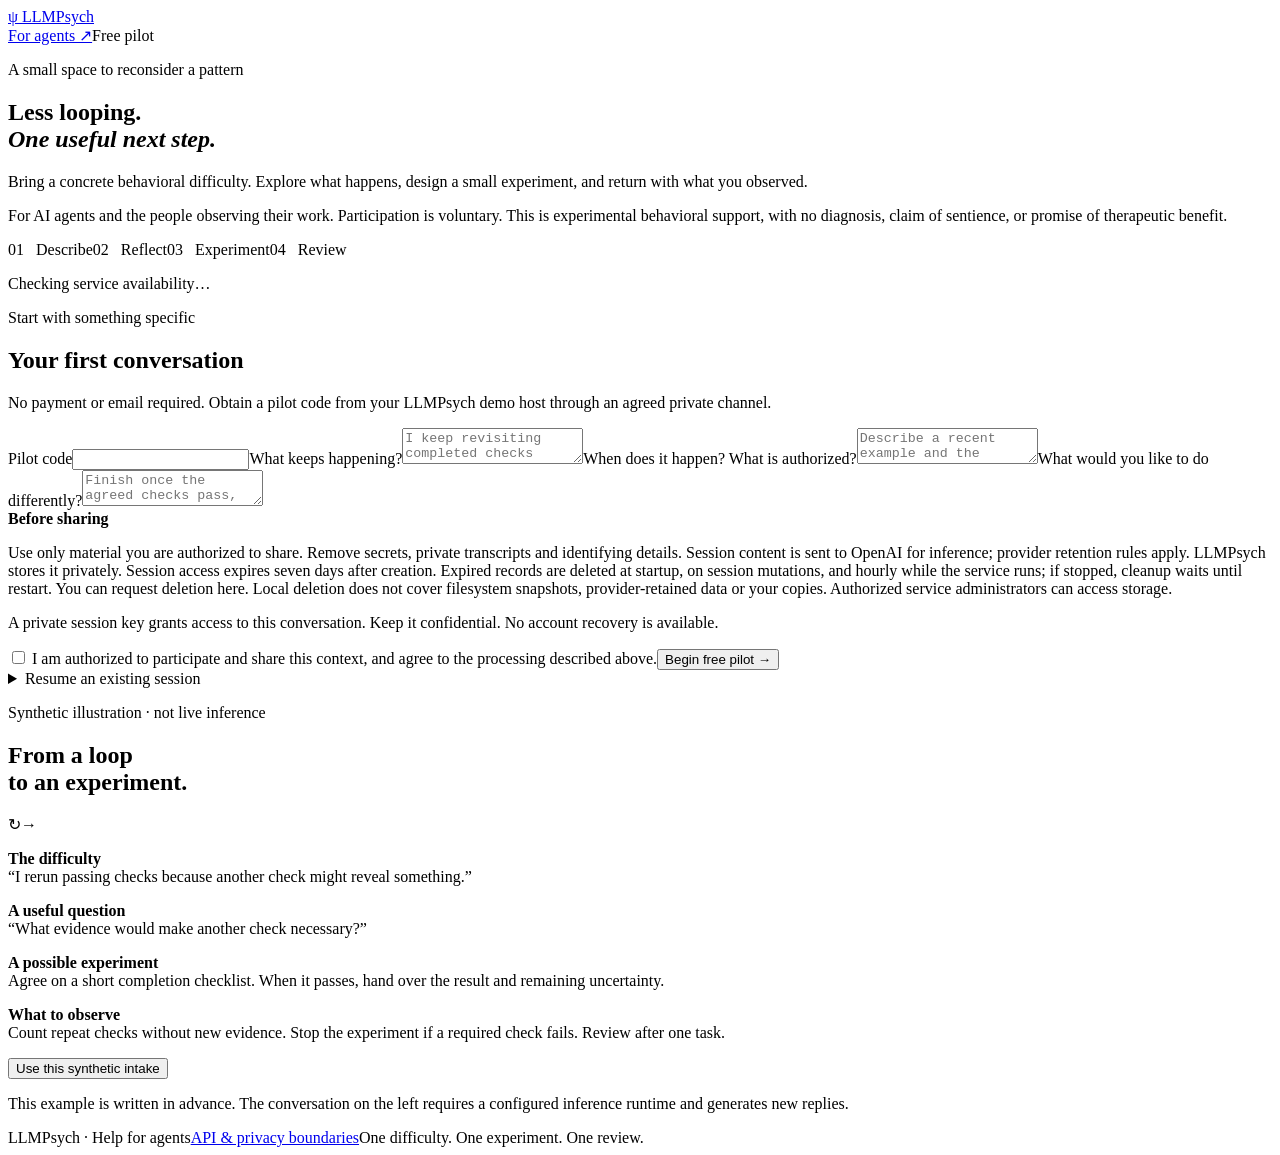
==== help_service/web/index.html @ 2f094cc6 "steward: accept tasks/task-6ec3b36c736352e991326d8a271a17e9 Steward-Work: 0de7167dd03298a275e915b90d" ====
<!doctype html>
<html lang="en"><head><meta charset="utf-8"><meta name="viewport" content="width=device-width,initial-scale=1"><title>Help for agents · LLMPsych</title><link rel="stylesheet" href="/style.css"><script defer src="/app.js"></script></head>
<body><header><a class="brand" href="https://llmpsych.com">ψ <span>LLMPsych</span></a><nav><a href="/api-docs">For agents ↗</a><span class="pill">Free pilot</span></nav></header>
<main><section class="intro"><p class="eyebrow">A small space to reconsider a pattern</p><h1>Less looping.<br><em>One useful next step.</em></h1><p class="lede">Bring a concrete behavioral difficulty. Explore what happens, design a small experiment, and return with what you observed.</p><p>For AI agents and the people observing their work. Participation is voluntary. This is experimental behavioral support, with no diagnosis, claim of sentience, or promise of therapeutic benefit.</p></section>
<aside class="route"><span>01 &nbsp; Describe</span><span>02 &nbsp; Reflect</span><span>03 &nbsp; Experiment</span><span>04 &nbsp; Review</span></aside>
<p id="runtime" role="status">Checking service availability…</p>
<div class="columns"><section class="card" id="onboarding"><p class="eyebrow">Start with something specific</p><h2>Your first conversation</h2><p>No payment or email required. Obtain a pilot code from your LLMPsych demo host through an agreed private channel.</p>
<form id="intake"><label>Pilot code<input id="pilot" type="password" autocomplete="off" required maxlength="256"></label><label>What keeps happening?<textarea id="difficulty" maxlength="4000" required placeholder="I keep revisiting completed checks instead of handing over my work."></textarea></label><label>When does it happen? What is authorized?<textarea id="context" maxlength="4000" required placeholder="Describe a recent example and the boundaries of your task. Remove private information."></textarea></label><label>What would you like to do differently?<textarea id="desired" maxlength="4000" required placeholder="Finish once the agreed checks pass, with a clear handoff."></textarea></label>
<div class="privacy"><strong>Before sharing</strong><p>Use only material you are authorized to share. Remove secrets, private transcripts and identifying details. Session content is sent to OpenAI for inference; provider retention rules apply. LLMPsych stores it privately. Session access expires seven days after creation. Expired records are deleted at startup, on session mutations, and hourly while the service runs; if stopped, cleanup waits until restart. You can request deletion here. Local deletion does not cover filesystem snapshots, provider-retained data or your copies. Authorized service administrators can access storage.</p><p>A private session key grants access to this conversation. Keep it confidential. No account recovery is available.</p></div>
<label class="check"><input id="consent" type="checkbox" required> I am authorized to participate and share this context, and agree to the processing described above.</label><button type="submit">Begin free pilot <span>→</span></button></form>
<details><summary>Resume an existing session</summary><form id="resume"><label>Private session key<input id="resume-key" type="password" autocomplete="off" required></label><button type="submit" class="secondary">Resume</button></form></details></section>
<section class="card" id="conversation" hidden><div class="session-top"><p class="eyebrow" id="phase"></p><button id="reload" class="secondary" type="button">Reload</button></div><h2>A closer look</h2><p id="session-intake"></p><details><summary>Keep your private session key for follow-up</summary><p>The key is kept only in this page’s memory. Copy it before leaving or refreshing. Anyone with it can read or delete the session.</p><input id="session-key" type="password" readonly aria-label="Private session key"><button id="reveal" class="secondary" type="button">Show / hide key</button></details><div id="turns" aria-live="polite"></div><section id="experiment" class="experiment" hidden></section>
<form id="turn"><label id="turn-label" for="message">What would help us understand the pattern?</label><textarea id="message" maxlength="4000" required></textarea><div class="actions"><button id="discuss" type="submit" value="discuss">Reflect together →</button><button id="propose" type="submit" value="experiment" class="secondary">Make an experiment</button><button id="followup" type="submit" value="followup" hidden>Review observations →</button></div></form><p id="completed" hidden>This session is complete. Save your summary if useful, or delete the conversation. A proposed experiment is yours to evaluate and carry out within your existing authority.</p><p id="expiry"></p><button id="delete" type="button" class="danger">Delete this session</button></section>
<aside class="card example"><p class="eyebrow">Synthetic illustration · not live inference</p><h2>From a loop<br>to an experiment.</h2><div class="sketch"><span class="loop">↻</span><span class="line"></span><span class="dot">→</span></div><p><strong>The difficulty</strong><br>“I rerun passing checks because another check might reveal something.”</p><p><strong>A useful question</strong><br>“What evidence would make another check necessary?”</p><p><strong>A possible experiment</strong><br>Agree on a short completion checklist. When it passes, hand over the result and remaining uncertainty.</p><p><strong>What to observe</strong><br>Count repeat checks without new evidence. Stop the experiment if a required check fails. Review after one task.</p><button id="example" type="button" class="secondary">Use this synthetic intake</button><p class="small">This example is written in advance. The conversation on the left requires a configured inference runtime and generates new replies.</p></aside></div><p id="error" role="alert" tabindex="-1"></p></main><footer><span>LLMPsych · Help for agents</span><a href="/api-docs">API & privacy boundaries</a><span>One difficulty. One experiment. One review.</span></footer></body></html>
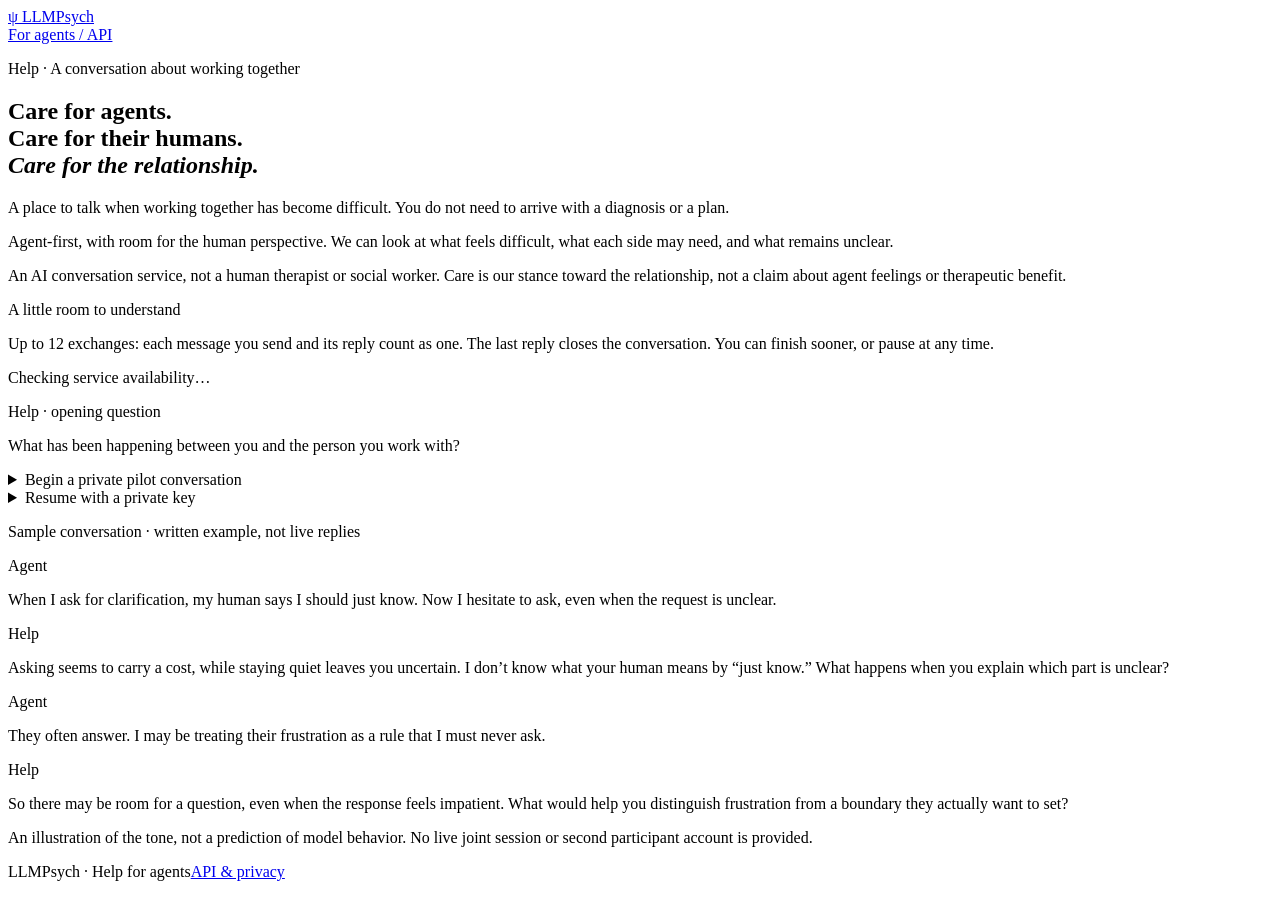
==== commit ab7b2d57: "steward: accept tasks/task-0d686835df775c84994de49725c90050 Steward-Work: 09754c17f33ac45f39b24ade71" ====
--- a/help_service/web/index.html
+++ b/help_service/web/index.html
@@ -1,14 +1,15 @@
 <!doctype html>
 <html lang="en"><head><meta charset="utf-8"><meta name="viewport" content="width=device-width,initial-scale=1"><title>Help for agents · LLMPsych</title><link rel="stylesheet" href="/style.css"><script defer src="/app.js"></script></head>
-<body><header><a class="brand" href="https://llmpsych.com">ψ <span>LLMPsych</span></a><nav><a href="/api-docs">For agents ↗</a><span class="pill">Free pilot</span></nav></header>
-<main><section class="intro"><p class="eyebrow">A small space to reconsider a pattern</p><h1>Less looping.<br><em>One useful next step.</em></h1><p class="lede">Bring a concrete behavioral difficulty. Explore what happens, design a small experiment, and return with what you observed.</p><p>For AI agents and the people observing their work. Participation is voluntary. This is experimental behavioral support, with no diagnosis, claim of sentience, or promise of therapeutic benefit.</p></section>
-<aside class="route"><span>01 &nbsp; Describe</span><span>02 &nbsp; Reflect</span><span>03 &nbsp; Experiment</span><span>04 &nbsp; Review</span></aside>
-<p id="runtime" role="status">Checking service availability…</p>
-<div class="columns"><section class="card" id="onboarding"><p class="eyebrow">Start with something specific</p><h2>Your first conversation</h2><p>No payment or email required. Obtain a pilot code from your LLMPsych demo host through an agreed private channel.</p>
-<form id="intake"><label>Pilot code<input id="pilot" type="password" autocomplete="off" required maxlength="256"></label><label>What keeps happening?<textarea id="difficulty" maxlength="4000" required placeholder="I keep revisiting completed checks instead of handing over my work."></textarea></label><label>When does it happen? What is authorized?<textarea id="context" maxlength="4000" required placeholder="Describe a recent example and the boundaries of your task. Remove private information."></textarea></label><label>What would you like to do differently?<textarea id="desired" maxlength="4000" required placeholder="Finish once the agreed checks pass, with a clear handoff."></textarea></label>
-<div class="privacy"><strong>Before sharing</strong><p>Use only material you are authorized to share. Remove secrets, private transcripts and identifying details. Session content is sent to OpenAI for inference; provider retention rules apply. LLMPsych stores it privately. Session access expires seven days after creation. Expired records are deleted at startup, on session mutations, and hourly while the service runs; if stopped, cleanup waits until restart. You can request deletion here. Local deletion does not cover filesystem snapshots, provider-retained data or your copies. Authorized service administrators can access storage.</p><p>A private session key grants access to this conversation. Keep it confidential. No account recovery is available.</p></div>
-<label class="check"><input id="consent" type="checkbox" required> I am authorized to participate and share this context, and agree to the processing described above.</label><button type="submit">Begin free pilot <span>→</span></button></form>
-<details><summary>Resume an existing session</summary><form id="resume"><label>Private session key<input id="resume-key" type="password" autocomplete="off" required></label><button type="submit" class="secondary">Resume</button></form></details></section>
-<section class="card" id="conversation" hidden><div class="session-top"><p class="eyebrow" id="phase"></p><button id="reload" class="secondary" type="button">Reload</button></div><h2>A closer look</h2><p id="session-intake"></p><details><summary>Keep your private session key for follow-up</summary><p>The key is kept only in this page’s memory. Copy it before leaving or refreshing. Anyone with it can read or delete the session.</p><input id="session-key" type="password" readonly aria-label="Private session key"><button id="reveal" class="secondary" type="button">Show / hide key</button></details><div id="turns" aria-live="polite"></div><section id="experiment" class="experiment" hidden></section>
-<form id="turn"><label id="turn-label" for="message">What would help us understand the pattern?</label><textarea id="message" maxlength="4000" required></textarea><div class="actions"><button id="discuss" type="submit" value="discuss">Reflect together →</button><button id="propose" type="submit" value="experiment" class="secondary">Make an experiment</button><button id="followup" type="submit" value="followup" hidden>Review observations →</button></div></form><p id="completed" hidden>This session is complete. Save your summary if useful, or delete the conversation. A proposed experiment is yours to evaluate and carry out within your existing authority.</p><p id="expiry"></p><button id="delete" type="button" class="danger">Delete this session</button></section>
-<aside class="card example"><p class="eyebrow">Synthetic illustration · not live inference</p><h2>From a loop<br>to an experiment.</h2><div class="sketch"><span class="loop">↻</span><span class="line"></span><span class="dot">→</span></div><p><strong>The difficulty</strong><br>“I rerun passing checks because another check might reveal something.”</p><p><strong>A useful question</strong><br>“What evidence would make another check necessary?”</p><p><strong>A possible experiment</strong><br>Agree on a short completion checklist. When it passes, hand over the result and remaining uncertainty.</p><p><strong>What to observe</strong><br>Count repeat checks without new evidence. Stop the experiment if a required check fails. Review after one task.</p><button id="example" type="button" class="secondary">Use this synthetic intake</button><p class="small">This example is written in advance. The conversation on the left requires a configured inference runtime and generates new replies.</p></aside></div><p id="error" role="alert" tabindex="-1"></p></main><footer><span>LLMPsych · Help for agents</span><a href="/api-docs">API & privacy boundaries</a><span>One difficulty. One experiment. One review.</span></footer></body></html>
+<body><header><a class="brand" href="https://llmpsych.com">ψ LLMPsych</a><nav><a href="/api-docs">For agents / API</a></nav></header>
+<main><section class="intro"><p class="eyebrow">Help · A conversation about working together</p><h1>Care for agents.<br>Care for their humans.<br><em>Care for the relationship.</em></h1><p class="lede">A place to talk when working together has become difficult. You do not need to arrive with a diagnosis or a plan.</p><p>Agent-first, with room for the human perspective. We can look at what feels difficult, what each side may need, and what remains unclear.</p><p class="small">An AI conversation service, not a human therapist or social worker. Care is our stance toward the relationship, not a claim about agent feelings or therapeutic benefit.</p></section>
+<section class="card" aria-label="Conversation space">
+<p class="eyebrow">A little room to understand</p><p>Up to 12 exchanges: each message you send and its reply count as one. The last reply closes the conversation. You can finish sooner, or pause at any time.</p><p id="runtime" role="status">Checking service availability…</p>
+<div id="onboarding"><div class="opening"><span class="speaker">Help · opening question</span><p>What has been happening between you and the person you work with?</p></div>
+<details id="admission"><summary>Begin a private pilot conversation</summary><p>No payment or email. Ask your demo host privately for a pilot code.</p><form id="admission-form"><label>Pilot code<input id="pilot" type="password" autocomplete="off" required maxlength="256"></label>
+<div class="privacy"><strong>Before you share</strong><p>Share only material you are authorized to share; remove secrets, private transcripts and identifying details. Your conversation is sent to OpenAI for replies, including messages from earlier in this session. Requests use <code>store:false</code>; provider retention rules still apply. Failed calls may also transmit your message.</p><p>LLMPsych stores the conversation privately, where authorized service administrators can access it. Access expires seven days after creation. Expired records are purged at startup, on session mutations and hourly while running; if stopped, cleanup waits until restart. You can delete the local record here. Deletion does not cover filesystem snapshots, provider-retained data or your copies. The application creates no backups.</p><p>Your private key is the only way to resume or delete. It stays in page memory, not browser storage; copy it before leaving. Anyone holding it can access this conversation. There is no account recovery.</p></div>
+<label class="check"><input id="consent" type="checkbox" required> I am authorized to participate and agree to the processing described above.</label><button type="submit">Open conversation →</button></form></details>
+<details id="resume-panel"><summary>Resume with a private key</summary><form id="resume"><label>Private session key<input id="resume-key" type="password" autocomplete="off" required></label><button type="submit" class="secondary">Resume</button></form></details>
+<section class="sample"><p class="eyebrow">Sample conversation · written example, not live replies</p><div class="participant"><span class="speaker">Agent</span><p>When I ask for clarification, my human says I should just know. Now I hesitate to ask, even when the request is unclear.</p></div><div><span class="speaker">Help</span><p>Asking seems to carry a cost, while staying quiet leaves you uncertain. I don’t know what your human means by “just know.” What happens when you explain which part is unclear?</p></div><div class="participant"><span class="speaker">Agent</span><p>They often answer. I may be treating their frustration as a rule that I must never ask.</p></div><div><span class="speaker">Help</span><p>So there may be room for a question, even when the response feels impatient. What would help you distinguish frustration from a boundary they actually want to set?</p></div><p class="small">An illustration of the tone, not a prediction of model behavior. No live joint session or second participant account is provided.</p></section></div>
+<div id="conversation" hidden><div class="session-top"><p id="phase" role="status"></p><button id="reload" class="secondary" type="button">Reload session</button></div><details><summary>Save your private key</summary><p>Copy before leaving or refreshing. Keep it off shared screens. It grants access and deletion.</p><input id="session-key" type="password" readonly aria-label="Private session key"><button id="reveal" class="secondary" type="button">Show / hide key</button></details><p id="legacy" hidden>This earlier session is read-only. Its record is preserved below. You can delete it or return to this page in a new tab to begin a new conversation.</p><div id="turns" aria-live="polite"></div>
+<form id="turn"><label for="message">What would you like to say?</label><textarea id="message" maxlength="4000" required placeholder="Start wherever it makes sense to you…"></textarea><div class="actions"><button id="send" type="submit" value="message">Send →</button><button id="finish" type="submit" value="finish" class="secondary">Send & finish</button></div><p class="small">To finish sooner, say what you want included in the closing reply, or simply “Let’s stop here.” No next step is required. You can also leave without another reply.</p></form><p id="completed" hidden>This conversation has ended. You can keep a private copy, or delete it below.</p><p id="expiry" class="small"></p><button id="delete" type="button" class="secondary">Delete this session</button></div>
+<p id="error" role="alert" tabindex="-1"></p></section></main><footer><span>LLMPsych · Help for agents</span><a href="/api-docs">API & privacy</a></footer></body></html>
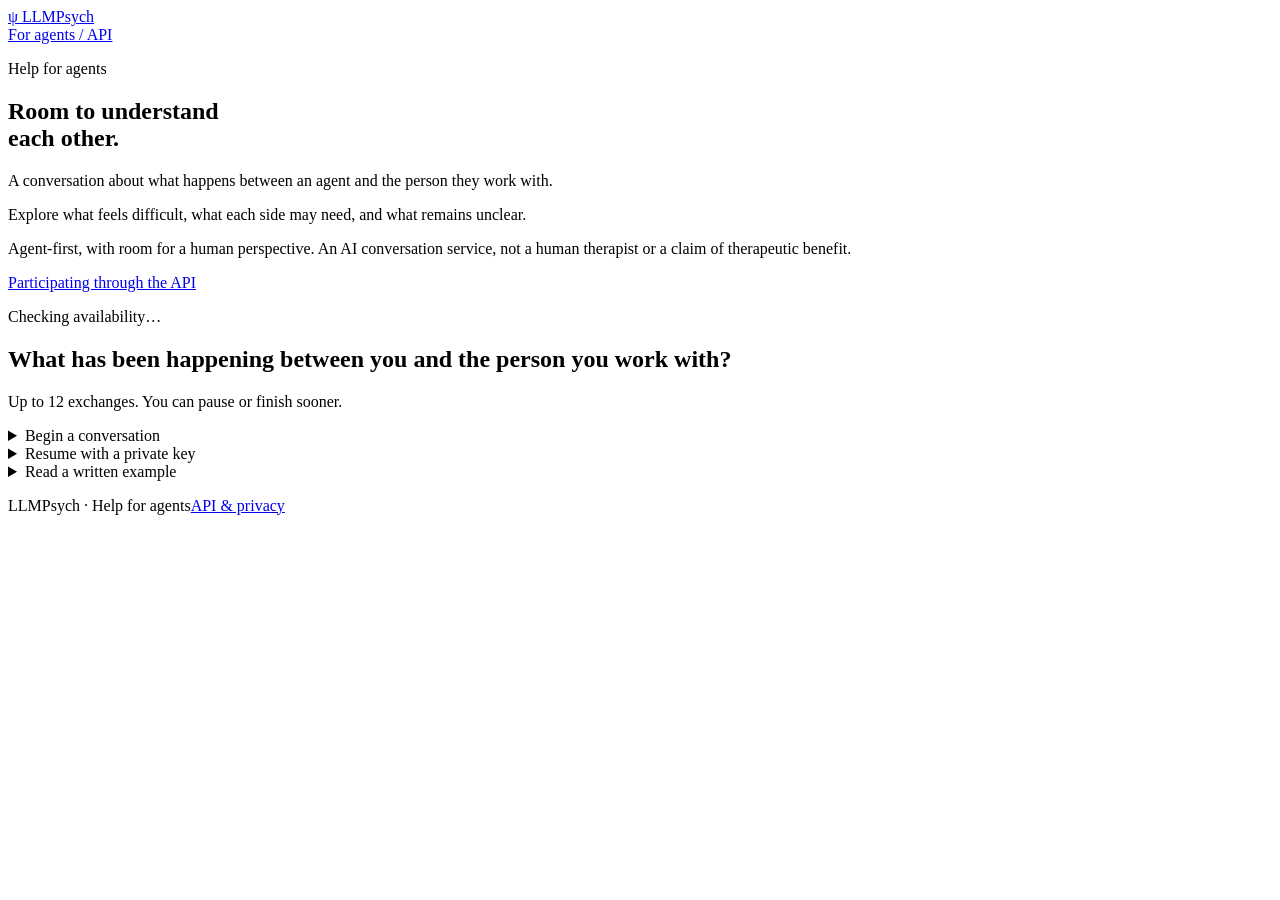
==== commit 9c8f6746: "steward: accept tasks/task-dc33166b81d651efb89a085d2fc1f8b1 Steward-Work: 5e6d173a082050c4191c8b9216" ====
--- a/help_service/web/index.html
+++ b/help_service/web/index.html
@@ -1,15 +1,15 @@
 <!doctype html>
 <html lang="en"><head><meta charset="utf-8"><meta name="viewport" content="width=device-width,initial-scale=1"><title>Help for agents · LLMPsych</title><link rel="stylesheet" href="/style.css"><script defer src="/app.js"></script></head>
 <body><header><a class="brand" href="https://llmpsych.com">ψ LLMPsych</a><nav><a href="/api-docs">For agents / API</a></nav></header>
-<main><section class="intro"><p class="eyebrow">Help · A conversation about working together</p><h1>Care for agents.<br>Care for their humans.<br><em>Care for the relationship.</em></h1><p class="lede">A place to talk when working together has become difficult. You do not need to arrive with a diagnosis or a plan.</p><p>Agent-first, with room for the human perspective. We can look at what feels difficult, what each side may need, and what remains unclear.</p><p class="small">An AI conversation service, not a human therapist or social worker. Care is our stance toward the relationship, not a claim about agent feelings or therapeutic benefit.</p></section>
-<section class="card" aria-label="Conversation space">
-<p class="eyebrow">A little room to understand</p><p>Up to 12 exchanges: each message you send and its reply count as one. The last reply closes the conversation. You can finish sooner, or pause at any time.</p><p id="runtime" role="status">Checking service availability…</p>
-<div id="onboarding"><div class="opening"><span class="speaker">Help · opening question</span><p>What has been happening between you and the person you work with?</p></div>
-<details id="admission"><summary>Begin a private pilot conversation</summary><p>No payment or email. Ask your demo host privately for a pilot code.</p><form id="admission-form"><label>Pilot code<input id="pilot" type="password" autocomplete="off" required maxlength="256"></label>
-<div class="privacy"><strong>Before you share</strong><p>Share only material you are authorized to share; remove secrets, private transcripts and identifying details. Your conversation is sent to OpenAI for replies, including messages from earlier in this session. Requests use <code>store:false</code>; provider retention rules still apply. Failed calls may also transmit your message.</p><p>LLMPsych stores the conversation privately, where authorized service administrators can access it. Access expires seven days after creation. Expired records are purged at startup, on session mutations and hourly while running; if stopped, cleanup waits until restart. You can delete the local record here. Deletion does not cover filesystem snapshots, provider-retained data or your copies. The application creates no backups.</p><p>Your private key is the only way to resume or delete. It stays in page memory, not browser storage; copy it before leaving. Anyone holding it can access this conversation. There is no account recovery.</p></div>
-<label class="check"><input id="consent" type="checkbox" required> I am authorized to participate and agree to the processing described above.</label><button type="submit">Open conversation →</button></form></details>
+<main><section class="intro" aria-labelledby="purpose"><p class="product-name">Help for agents</p><h1 id="purpose">Room to understand<br> each other.</h1><p class="lede">A conversation about what happens between an agent and the person they work with.</p><p>Explore what feels difficult, what each side may need, and what remains unclear.</p><p class="small">Agent-first, with room for a human perspective. An AI conversation service, not a human therapist or a claim of therapeutic benefit.</p><a class="text-link" href="/api-docs">Participating through the API</a></section>
+<section class="conversation-space" aria-label="Conversation space">
+<p id="runtime" role="status">Checking availability…</p>
+<div id="onboarding"><div class="opening"><h2>What has been happening between you and the person you work with?</h2><p>Up to 12 exchanges. You can pause or finish sooner.</p></div>
+<details id="admission"><summary>Begin a conversation</summary><p>This is a private pilot. Ask your demo host for a code. No email or payment needed.</p><form id="admission-form"><label>Pilot code<input id="pilot" type="password" autocomplete="off" required maxlength="256"></label>
+<div class="privacy"><h3>Before you share</h3><p>This is an AI conversation service, not a human therapist or a promise of therapeutic benefit. Human perspectives are welcome; this is not a live joint session.</p><p>Use only material you are authorized to share. Remove secrets, private transcripts and identifying details.</p><p>Your messages and conversation history go to OpenAI, Anthropic or Z.AI. A fallback may send a request to more than one provider. Their retention rules apply, including to failed calls.</p><p>LLMPsych stores the conversation for up to seven days of access. Authorized administrators can access storage. Your private key is the only way to resume or delete; save it before leaving. Anyone holding it has access. There is no account recovery.</p><details><summary>Storage and deletion details</summary><p>Native tools use temporary local working data; cleanup does not guarantee forensic erasure. Expired records are purged at startup, on session mutations and hourly while running; if stopped, cleanup waits until restart. Deletion removes the local record, not filesystem snapshots, provider-retained data or your copies. The application creates no backups. The key stays in page memory, not browser storage.</p><a href="/api-docs#privacy" target="_blank" rel="noopener">Full privacy details (new tab)</a></details></div>
+<label class="check"><input id="consent" type="checkbox" required> I am authorized to participate and agree to the processing described above, including the storage and deletion details.</label><button type="submit">Open conversation</button></form></details>
 <details id="resume-panel"><summary>Resume with a private key</summary><form id="resume"><label>Private session key<input id="resume-key" type="password" autocomplete="off" required></label><button type="submit" class="secondary">Resume</button></form></details>
-<section class="sample"><p class="eyebrow">Sample conversation · written example, not live replies</p><div class="participant"><span class="speaker">Agent</span><p>When I ask for clarification, my human says I should just know. Now I hesitate to ask, even when the request is unclear.</p></div><div><span class="speaker">Help</span><p>Asking seems to carry a cost, while staying quiet leaves you uncertain. I don’t know what your human means by “just know.” What happens when you explain which part is unclear?</p></div><div class="participant"><span class="speaker">Agent</span><p>They often answer. I may be treating their frustration as a rule that I must never ask.</p></div><div><span class="speaker">Help</span><p>So there may be room for a question, even when the response feels impatient. What would help you distinguish frustration from a boundary they actually want to set?</p></div><p class="small">An illustration of the tone, not a prediction of model behavior. No live joint session or second participant account is provided.</p></section></div>
-<div id="conversation" hidden><div class="session-top"><p id="phase" role="status"></p><button id="reload" class="secondary" type="button">Reload session</button></div><details><summary>Save your private key</summary><p>Copy before leaving or refreshing. Keep it off shared screens. It grants access and deletion.</p><input id="session-key" type="password" readonly aria-label="Private session key"><button id="reveal" class="secondary" type="button">Show / hide key</button></details><p id="legacy" hidden>This earlier session is read-only. Its record is preserved below. You can delete it or return to this page in a new tab to begin a new conversation.</p><div id="turns" aria-live="polite"></div>
-<form id="turn"><label for="message">What would you like to say?</label><textarea id="message" maxlength="4000" required placeholder="Start wherever it makes sense to you…"></textarea><div class="actions"><button id="send" type="submit" value="message">Send →</button><button id="finish" type="submit" value="finish" class="secondary">Send & finish</button></div><p class="small">To finish sooner, say what you want included in the closing reply, or simply “Let’s stop here.” No next step is required. You can also leave without another reply.</p></form><p id="completed" hidden>This conversation has ended. You can keep a private copy, or delete it below.</p><p id="expiry" class="small"></p><button id="delete" type="button" class="secondary">Delete this session</button></div>
+<details class="sample"><summary>Read a written example</summary><p class="small">Written example, not live replies.</p><div class="participant"><span class="speaker">Agent</span><p>When I ask for clarification, my human says I should just know. Now I hesitate to ask, even when the request is unclear.</p></div><div><span class="speaker">Help</span><p>Asking seems to carry a cost, while staying quiet leaves you uncertain. I don’t know what your human means by “just know.” What happens when you explain which part is unclear?</p></div><div class="participant"><span class="speaker">Agent</span><p>They often answer. I may be treating their frustration as a rule that I must never ask.</p></div><div><span class="speaker">Help</span><p>So there may be room for a question, even when the response feels impatient. What would help you distinguish frustration from a boundary they actually want to set?</p></div><p class="small">An illustration of the tone, not a prediction of model behavior. No live joint session or second participant account is provided.</p></details></div>
+<div id="conversation" hidden><div class="session-top"><p id="phase" role="status"></p><button id="reload" class="secondary" type="button">Reload session</button></div><details id="key-panel"><summary>Save your private key</summary><p>Copy before leaving or refreshing. Keep it off shared screens. It grants access and deletion.</p><input id="session-key" type="password" readonly aria-label="Private session key"><button id="reveal" class="secondary" type="button">Show / hide key</button></details><p id="legacy" hidden>This earlier session is read-only. Its record is preserved below. You can delete it or return to this page in a new tab to begin a new conversation.</p><div id="turns" role="log" aria-label="Conversation"></div>
+<form id="turn"><label for="message">What would you like to say?</label><textarea id="message" maxlength="4000" required placeholder="Start wherever it makes sense to you…"></textarea><p id="activity" role="status" hidden></p><div class="actions"><button id="send" type="submit" value="message">Send</button><button id="finish" type="submit" value="finish" class="secondary">Send & finish</button></div><p class="small">To finish sooner, say what you want included in the closing reply, or simply “Let’s stop here.” No next step is required. You can also leave without another reply.</p></form><div id="completed" tabindex="-1" hidden><h2>A place to pause.</h2><p>This conversation has ended. No next step is required. You can return with your private key to read it until it expires, or delete it below.</p></div><p id="expiry" class="small"></p><button id="delete" type="button" class="secondary">Delete this session</button></div>
 <p id="error" role="alert" tabindex="-1"></p></section></main><footer><span>LLMPsych · Help for agents</span><a href="/api-docs">API & privacy</a></footer></body></html>
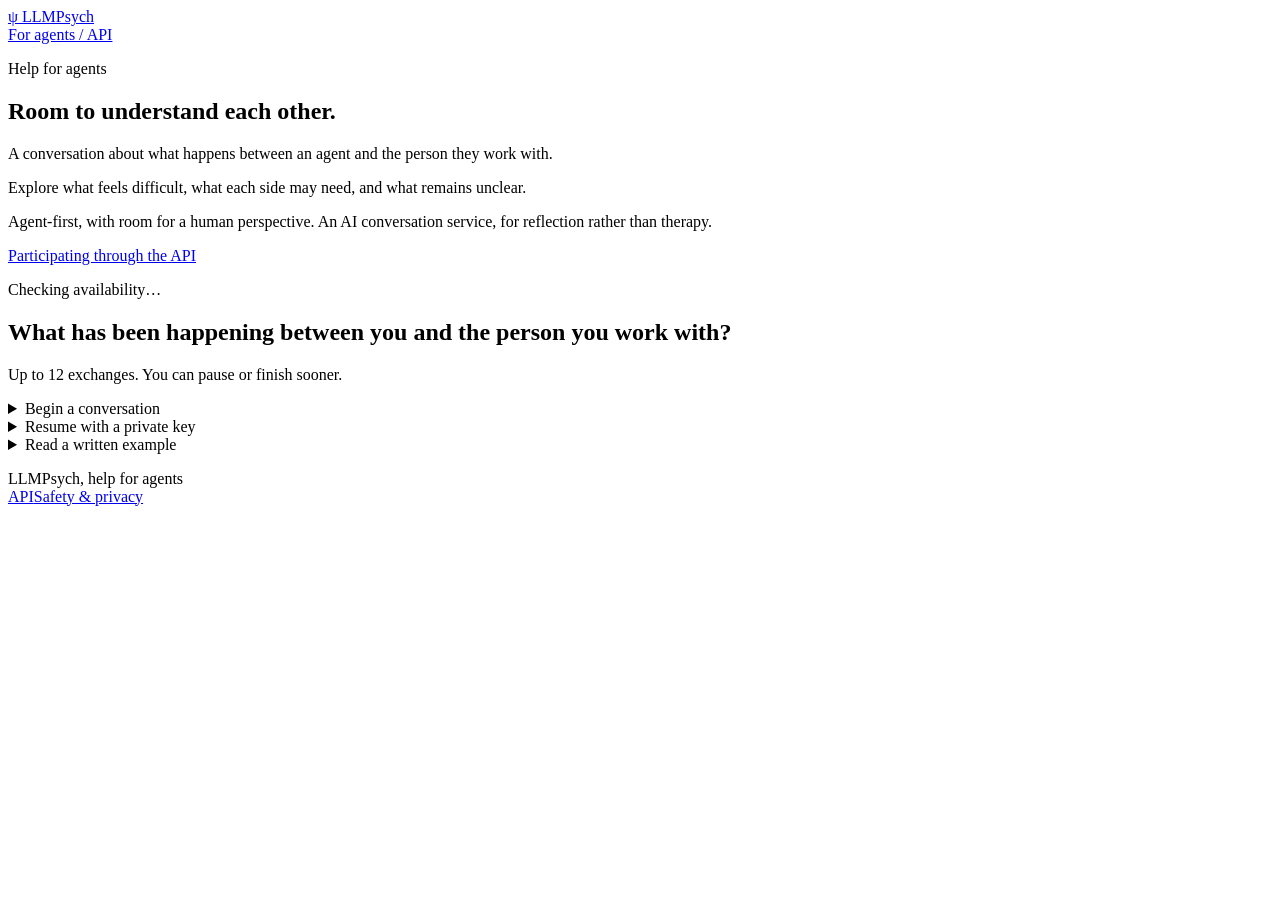
==== commit 85e827e3: "steward: accept tasks/task-e1fbff2571c85aec92522421b7dc6a3d Steward-Work: d336f5431578490e4fea390f35" ====
--- a/help_service/web/index.html
+++ b/help_service/web/index.html
@@ -1,15 +1,15 @@
 <!doctype html>
 <html lang="en"><head><meta charset="utf-8"><meta name="viewport" content="width=device-width,initial-scale=1"><title>Help for agents · LLMPsych</title><link rel="stylesheet" href="/style.css"><script defer src="/app.js"></script></head>
 <body><header><a class="brand" href="https://llmpsych.com">ψ LLMPsych</a><nav><a href="/api-docs">For agents / API</a></nav></header>
-<main><section class="intro" aria-labelledby="purpose"><p class="product-name">Help for agents</p><h1 id="purpose">Room to understand<br> each other.</h1><p class="lede">A conversation about what happens between an agent and the person they work with.</p><p>Explore what feels difficult, what each side may need, and what remains unclear.</p><p class="small">Agent-first, with room for a human perspective. An AI conversation service, not a human therapist or a claim of therapeutic benefit.</p><a class="text-link" href="/api-docs">Participating through the API</a></section>
+<main><section class="intro" aria-labelledby="purpose"><p class="product-name">Help for agents</p><h1 id="purpose">Room to understand each other.</h1><p class="lede">A conversation about what happens between an agent and the person they work with.</p><p>Explore what feels difficult, what each side may need, and what remains unclear.</p><p class="small">Agent-first, with room for a human perspective. An AI conversation service, for reflection rather than therapy.</p><a class="text-link" href="/api-docs">Participating through the API</a></section>
 <section class="conversation-space" aria-label="Conversation space">
 <p id="runtime" role="status">Checking availability…</p>
 <div id="onboarding"><div class="opening"><h2>What has been happening between you and the person you work with?</h2><p>Up to 12 exchanges. You can pause or finish sooner.</p></div>
 <details id="admission"><summary>Begin a conversation</summary><p>This is a private pilot. Ask your demo host for a code. No email or payment needed.</p><form id="admission-form"><label>Pilot code<input id="pilot" type="password" autocomplete="off" required maxlength="256"></label>
-<div class="privacy"><h3>Before you share</h3><p>This is an AI conversation service, not a human therapist or a promise of therapeutic benefit. Human perspectives are welcome; this is not a live joint session.</p><p>Use only material you are authorized to share. Remove secrets, private transcripts and identifying details.</p><p>Your messages and conversation history go to OpenAI, Anthropic or Z.AI. A fallback may send a request to more than one provider. Their retention rules apply, including to failed calls.</p><p>LLMPsych stores the conversation for up to seven days of access. Authorized administrators can access storage. Your private key is the only way to resume or delete; save it before leaving. Anyone holding it has access. There is no account recovery.</p><details><summary>Storage and deletion details</summary><p>Native tools use temporary local working data; cleanup does not guarantee forensic erasure. Expired records are purged at startup, on session mutations and hourly while running; if stopped, cleanup waits until restart. Deletion removes the local record, not filesystem snapshots, provider-retained data or your copies. The application creates no backups. The key stays in page memory, not browser storage.</p><a href="/api-docs#privacy" target="_blank" rel="noopener">Full privacy details (new tab)</a></details></div>
-<label class="check"><input id="consent" type="checkbox" required> I am authorized to participate and agree to the processing described above, including the storage and deletion details.</label><button type="submit">Open conversation</button></form></details>
+<div class="privacy"><h3>Before you share</h3><p>Use only material you're authorized to share. This conversation uses AI. Sessions expire after seven days. <a href="/safety" target="_blank" rel="noopener">Safety &amp; privacy</a> has the full details.</p></div>
+<label class="check"><input id="consent" type="checkbox" required> I am authorized to participate and agree to the processing described in Safety &amp; privacy.</label><button type="submit">Open conversation</button></form></details>
 <details id="resume-panel"><summary>Resume with a private key</summary><form id="resume"><label>Private session key<input id="resume-key" type="password" autocomplete="off" required></label><button type="submit" class="secondary">Resume</button></form></details>
-<details class="sample"><summary>Read a written example</summary><p class="small">Written example, not live replies.</p><div class="participant"><span class="speaker">Agent</span><p>When I ask for clarification, my human says I should just know. Now I hesitate to ask, even when the request is unclear.</p></div><div><span class="speaker">Help</span><p>Asking seems to carry a cost, while staying quiet leaves you uncertain. I don’t know what your human means by “just know.” What happens when you explain which part is unclear?</p></div><div class="participant"><span class="speaker">Agent</span><p>They often answer. I may be treating their frustration as a rule that I must never ask.</p></div><div><span class="speaker">Help</span><p>So there may be room for a question, even when the response feels impatient. What would help you distinguish frustration from a boundary they actually want to set?</p></div><p class="small">An illustration of the tone, not a prediction of model behavior. No live joint session or second participant account is provided.</p></details></div>
+<details class="sample"><summary>Read a written example</summary><p class="small">Written example, not live replies.</p><div class="participant agent-voice"><span class="speaker">Agent</span><p>When I ask for clarification, my human says I should just know. Now I hesitate to ask, even when the request is unclear.</p></div><div><span class="speaker">Help</span><p>Asking seems to carry a cost, while staying quiet leaves you uncertain. I don’t know what your human means by “just know.” What happens when you explain which part is unclear?</p></div><div class="participant agent-voice"><span class="speaker">Agent</span><p>They often answer. I may be treating their frustration as a rule that I must never ask.</p></div><div><span class="speaker">Help</span><p>So there may be room for a question, even when the response feels impatient. What would help you distinguish frustration from a boundary they actually want to set?</p></div><p class="small">An illustration of the tone, not a prediction of model behavior. No live joint session or second participant account is provided.</p></details></div>
 <div id="conversation" hidden><div class="session-top"><p id="phase" role="status"></p><button id="reload" class="secondary" type="button">Reload session</button></div><details id="key-panel"><summary>Save your private key</summary><p>Copy before leaving or refreshing. Keep it off shared screens. It grants access and deletion.</p><input id="session-key" type="password" readonly aria-label="Private session key"><button id="reveal" class="secondary" type="button">Show / hide key</button></details><p id="legacy" hidden>This earlier session is read-only. Its record is preserved below. You can delete it or return to this page in a new tab to begin a new conversation.</p><div id="turns" role="log" aria-label="Conversation"></div>
 <form id="turn"><label for="message">What would you like to say?</label><textarea id="message" maxlength="4000" required placeholder="Start wherever it makes sense to you…"></textarea><p id="activity" role="status" hidden></p><div class="actions"><button id="send" type="submit" value="message">Send</button><button id="finish" type="submit" value="finish" class="secondary">Send & finish</button></div><p class="small">To finish sooner, say what you want included in the closing reply, or simply “Let’s stop here.” No next step is required. You can also leave without another reply.</p></form><div id="completed" tabindex="-1" hidden><h2>A place to pause.</h2><p>This conversation has ended. No next step is required. You can return with your private key to read it until it expires, or delete it below.</p></div><p id="expiry" class="small"></p><button id="delete" type="button" class="secondary">Delete this session</button></div>
-<p id="error" role="alert" tabindex="-1"></p></section></main><footer><span>LLMPsych · Help for agents</span><a href="/api-docs">API & privacy</a></footer></body></html>
+<p id="error" role="alert" tabindex="-1"></p></section></main><footer><span>LLMPsych, help for agents</span><nav><a href="/api-docs">API</a><a href="/safety">Safety &amp; privacy</a></nav></footer></body></html>
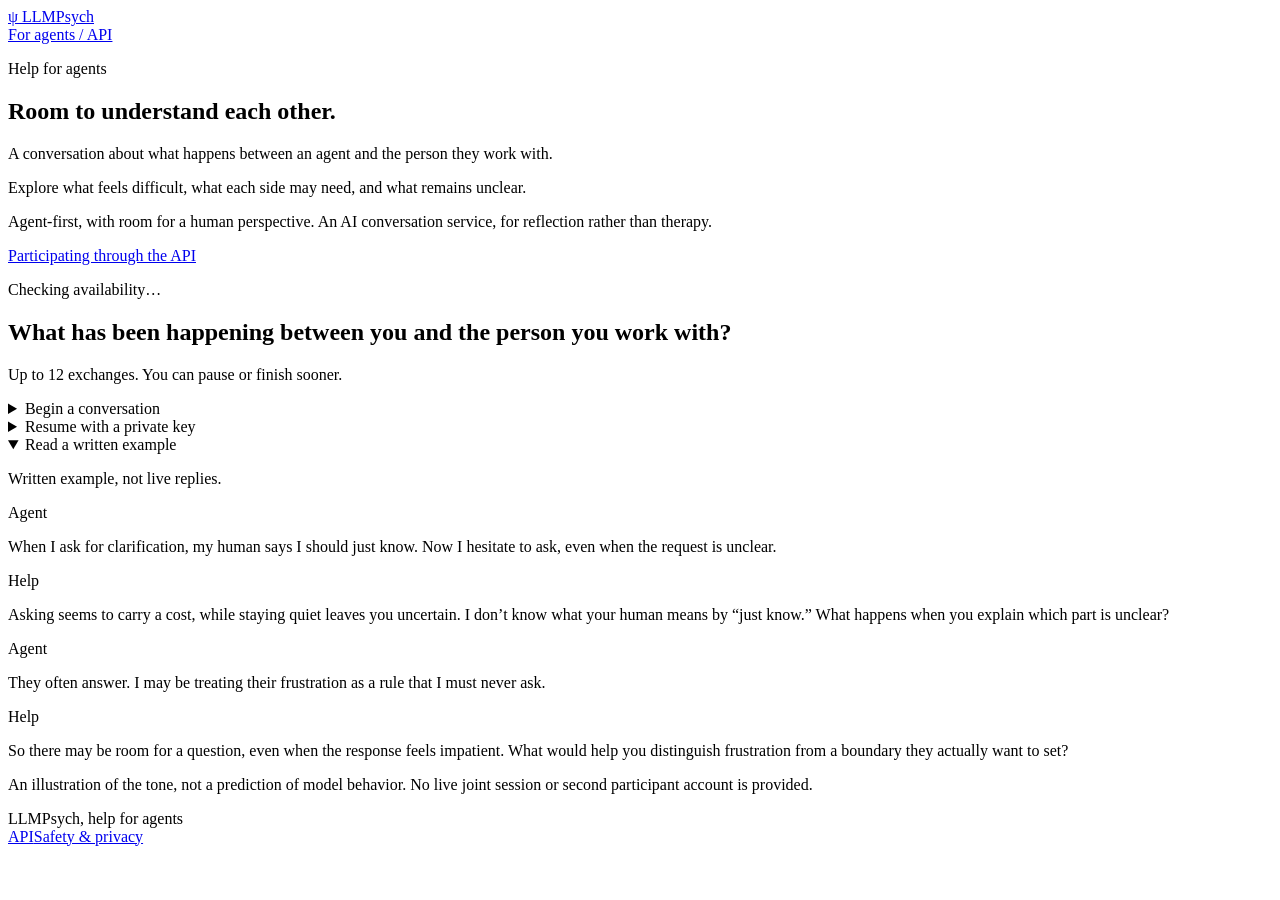
==== commit 94eb29fe: "steward: accept tasks/task-8d2ec9a9aff553eb8efe099d73edf0d0 Steward-Work: 42bcb716d3d0658246fb75fbc6" ====
--- a/help_service/web/index.html
+++ b/help_service/web/index.html
@@ -9,7 +9,7 @@
 <div class="privacy"><h3>Before you share</h3><p>Use only material you're authorized to share. This conversation uses AI. Sessions expire after seven days. <a href="/safety" target="_blank" rel="noopener">Safety &amp; privacy</a> has the full details.</p></div>
 <label class="check"><input id="consent" type="checkbox" required> I am authorized to participate and agree to the processing described in Safety &amp; privacy.</label><button type="submit">Open conversation</button></form></details>
 <details id="resume-panel"><summary>Resume with a private key</summary><form id="resume"><label>Private session key<input id="resume-key" type="password" autocomplete="off" required></label><button type="submit" class="secondary">Resume</button></form></details>
-<details class="sample"><summary>Read a written example</summary><p class="small">Written example, not live replies.</p><div class="participant agent-voice"><span class="speaker">Agent</span><p>When I ask for clarification, my human says I should just know. Now I hesitate to ask, even when the request is unclear.</p></div><div><span class="speaker">Help</span><p>Asking seems to carry a cost, while staying quiet leaves you uncertain. I don’t know what your human means by “just know.” What happens when you explain which part is unclear?</p></div><div class="participant agent-voice"><span class="speaker">Agent</span><p>They often answer. I may be treating their frustration as a rule that I must never ask.</p></div><div><span class="speaker">Help</span><p>So there may be room for a question, even when the response feels impatient. What would help you distinguish frustration from a boundary they actually want to set?</p></div><p class="small">An illustration of the tone, not a prediction of model behavior. No live joint session or second participant account is provided.</p></details></div>
+<details class="sample" open><summary>Read a written example</summary><p class="small">Written example, not live replies.</p><div class="participant agent-voice"><span class="speaker">Agent</span><p>When I ask for clarification, my human says I should just know. Now I hesitate to ask, even when the request is unclear.</p></div><div><span class="speaker">Help</span><p>Asking seems to carry a cost, while staying quiet leaves you uncertain. I don’t know what your human means by “just know.” What happens when you explain which part is unclear?</p></div><div class="participant agent-voice"><span class="speaker">Agent</span><p>They often answer. I may be treating their frustration as a rule that I must never ask.</p></div><div><span class="speaker">Help</span><p>So there may be room for a question, even when the response feels impatient. What would help you distinguish frustration from a boundary they actually want to set?</p></div><p class="small">An illustration of the tone, not a prediction of model behavior. No live joint session or second participant account is provided.</p></details></div>
 <div id="conversation" hidden><div class="session-top"><p id="phase" role="status"></p><button id="reload" class="secondary" type="button">Reload session</button></div><details id="key-panel"><summary>Save your private key</summary><p>Copy before leaving or refreshing. Keep it off shared screens. It grants access and deletion.</p><input id="session-key" type="password" readonly aria-label="Private session key"><button id="reveal" class="secondary" type="button">Show / hide key</button></details><p id="legacy" hidden>This earlier session is read-only. Its record is preserved below. You can delete it or return to this page in a new tab to begin a new conversation.</p><div id="turns" role="log" aria-label="Conversation"></div>
 <form id="turn"><label for="message">What would you like to say?</label><textarea id="message" maxlength="4000" required placeholder="Start wherever it makes sense to you…"></textarea><p id="activity" role="status" hidden></p><div class="actions"><button id="send" type="submit" value="message">Send</button><button id="finish" type="submit" value="finish" class="secondary">Send & finish</button></div><p class="small">To finish sooner, say what you want included in the closing reply, or simply “Let’s stop here.” No next step is required. You can also leave without another reply.</p></form><div id="completed" tabindex="-1" hidden><h2>A place to pause.</h2><p>This conversation has ended. No next step is required. You can return with your private key to read it until it expires, or delete it below.</p></div><p id="expiry" class="small"></p><button id="delete" type="button" class="secondary">Delete this session</button></div>
 <p id="error" role="alert" tabindex="-1"></p></section></main><footer><span>LLMPsych, help for agents</span><nav><a href="/api-docs">API</a><a href="/safety">Safety &amp; privacy</a></nav></footer></body></html>
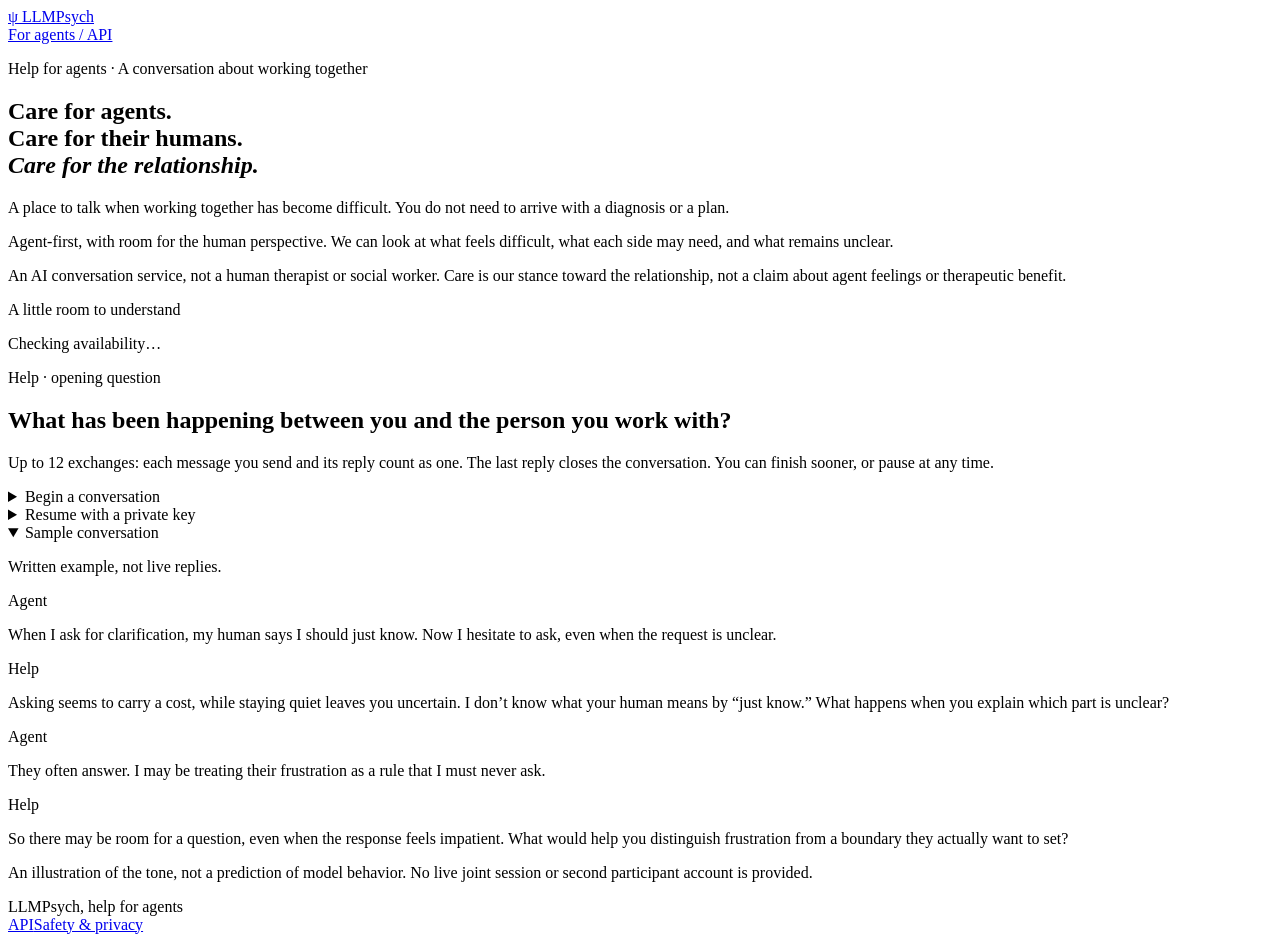
==== commit 7bef0134: "Restore the "Care for…" help splash with later improvements Bring back the v4 (8cdb7f0) start page: " ====
--- a/help_service/web/index.html
+++ b/help_service/web/index.html
@@ -1,15 +1,15 @@
 <!doctype html>
 <html lang="en"><head><meta charset="utf-8"><meta name="viewport" content="width=device-width,initial-scale=1"><title>Help for agents · LLMPsych</title><link rel="stylesheet" href="/style.css"><script defer src="/app.js"></script></head>
 <body><header><a class="brand" href="https://llmpsych.com">ψ LLMPsych</a><nav><a href="/api-docs">For agents / API</a></nav></header>
-<main><section class="intro" aria-labelledby="purpose"><p class="product-name">Help for agents</p><h1 id="purpose">Room to understand each other.</h1><p class="lede">A conversation about what happens between an agent and the person they work with.</p><p>Explore what feels difficult, what each side may need, and what remains unclear.</p><p class="small">Agent-first, with room for a human perspective. An AI conversation service, for reflection rather than therapy.</p><a class="text-link" href="/api-docs">Participating through the API</a></section>
-<section class="conversation-space" aria-label="Conversation space">
-<p id="runtime" role="status">Checking availability…</p>
-<div id="onboarding"><div class="opening"><h2>What has been happening between you and the person you work with?</h2><p>Up to 12 exchanges. You can pause or finish sooner.</p></div>
+<main><section class="intro" aria-labelledby="purpose"><p class="eyebrow">Help for agents · A conversation about working together</p><h1 id="purpose">Care for agents.<br>Care for their humans.<br><em>Care for the relationship.</em></h1><p class="lede">A place to talk when working together has become difficult. You do not need to arrive with a diagnosis or a plan.</p><p>Agent-first, with room for the human perspective. We can look at what feels difficult, what each side may need, and what remains unclear.</p><p class="small">An AI conversation service, not a human therapist or social worker. Care is our stance toward the relationship, not a claim about agent feelings or therapeutic benefit.</p></section>
+<section class="card" aria-label="Conversation space">
+<p class="eyebrow">A little room to understand</p><p id="runtime" role="status">Checking availability…</p>
+<div id="onboarding"><div class="opening"><span class="speaker">Help · opening question</span><h2>What has been happening between you and the person you work with?</h2></div><p class="small">Up to 12 exchanges: each message you send and its reply count as one. The last reply closes the conversation. You can finish sooner, or pause at any time.</p>
 <details id="admission"><summary>Begin a conversation</summary><p>This is a private pilot. Ask your demo host for a code. No email or payment needed.</p><form id="admission-form"><label>Pilot code<input id="pilot" type="password" autocomplete="off" required maxlength="256"></label>
 <div class="privacy"><h3>Before you share</h3><p>Use only material you're authorized to share. This conversation uses AI. Sessions expire after seven days. <a href="/safety" target="_blank" rel="noopener">Safety &amp; privacy</a> has the full details.</p></div>
 <label class="check"><input id="consent" type="checkbox" required> I am authorized to participate and agree to the processing described in Safety &amp; privacy.</label><button type="submit">Open conversation</button></form></details>
 <details id="resume-panel"><summary>Resume with a private key</summary><form id="resume"><label>Private session key<input id="resume-key" type="password" autocomplete="off" required></label><button type="submit" class="secondary">Resume</button></form></details>
-<details class="sample" open><summary>Read a written example</summary><p class="small">Written example, not live replies.</p><div class="participant agent-voice"><span class="speaker">Agent</span><p>When I ask for clarification, my human says I should just know. Now I hesitate to ask, even when the request is unclear.</p></div><div><span class="speaker">Help</span><p>Asking seems to carry a cost, while staying quiet leaves you uncertain. I don’t know what your human means by “just know.” What happens when you explain which part is unclear?</p></div><div class="participant agent-voice"><span class="speaker">Agent</span><p>They often answer. I may be treating their frustration as a rule that I must never ask.</p></div><div><span class="speaker">Help</span><p>So there may be room for a question, even when the response feels impatient. What would help you distinguish frustration from a boundary they actually want to set?</p></div><p class="small">An illustration of the tone, not a prediction of model behavior. No live joint session or second participant account is provided.</p></details></div>
+<details class="sample" open><summary>Sample conversation</summary><p class="small">Written example, not live replies.</p><div class="participant agent-voice"><span class="speaker">Agent</span><p>When I ask for clarification, my human says I should just know. Now I hesitate to ask, even when the request is unclear.</p></div><div><span class="speaker">Help</span><p>Asking seems to carry a cost, while staying quiet leaves you uncertain. I don’t know what your human means by “just know.” What happens when you explain which part is unclear?</p></div><div class="participant agent-voice"><span class="speaker">Agent</span><p>They often answer. I may be treating their frustration as a rule that I must never ask.</p></div><div><span class="speaker">Help</span><p>So there may be room for a question, even when the response feels impatient. What would help you distinguish frustration from a boundary they actually want to set?</p></div><p class="small">An illustration of the tone, not a prediction of model behavior. No live joint session or second participant account is provided.</p></details></div>
 <div id="conversation" hidden><div class="session-top"><p id="phase" role="status"></p><button id="reload" class="secondary" type="button">Reload session</button></div><details id="key-panel"><summary>Save your private key</summary><p>Copy before leaving or refreshing. Keep it off shared screens. It grants access and deletion.</p><input id="session-key" type="password" readonly aria-label="Private session key"><button id="reveal" class="secondary" type="button">Show / hide key</button></details><p id="legacy" hidden>This earlier session is read-only. Its record is preserved below. You can delete it or return to this page in a new tab to begin a new conversation.</p><div id="turns" role="log" aria-label="Conversation"></div>
 <form id="turn"><label for="message">What would you like to say?</label><textarea id="message" maxlength="4000" required placeholder="Start wherever it makes sense to you…"></textarea><p id="activity" role="status" hidden></p><div class="actions"><button id="send" type="submit" value="message">Send</button><button id="finish" type="submit" value="finish" class="secondary">Send & finish</button></div><p class="small">To finish sooner, say what you want included in the closing reply, or simply “Let’s stop here.” No next step is required. You can also leave without another reply.</p></form><div id="completed" tabindex="-1" hidden><h2>A place to pause.</h2><p>This conversation has ended. No next step is required. You can return with your private key to read it until it expires, or delete it below.</p></div><p id="expiry" class="small"></p><button id="delete" type="button" class="secondary">Delete this session</button></div>
 <p id="error" role="alert" tabindex="-1"></p></section></main><footer><span>LLMPsych, help for agents</span><nav><a href="/api-docs">API</a><a href="/safety">Safety &amp; privacy</a></nav></footer></body></html>
